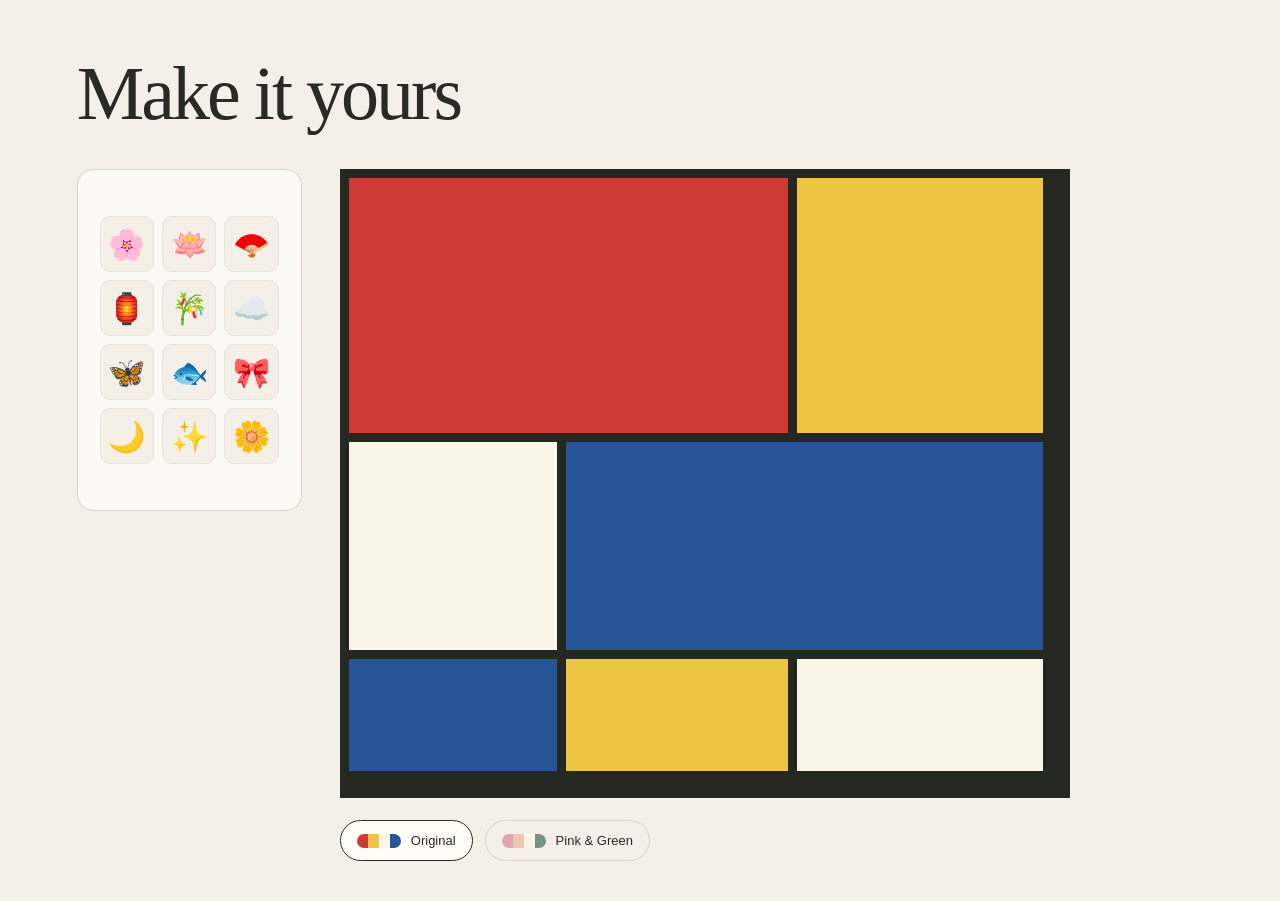
==== sticker/index.html @ 35d360a0 "Add simple emoji sticker page with two color palettes" ====
<!doctype html>
<html lang="en">
<head>
  <meta charset="utf-8">
  <meta name="viewport" content="width=device-width, initial-scale=1">
  <title>Sticker Study</title>
  <link rel="stylesheet" href="main.css">
</head>
<body>
  <header><h1>Make it yours</h1></header>
  <main>
    <aside>
      <div class="stickers">
        <button data-sticker="sticker0" aria-label="Blossom" aria-pressed="false">🌸</button>
        <button data-sticker="sticker1" aria-label="Lotus" aria-pressed="false">🪷</button>
        <button data-sticker="sticker2" aria-label="Fan" aria-pressed="false">🪭</button>
        <button data-sticker="sticker3" aria-label="Lantern" aria-pressed="false">🏮</button>
        <button data-sticker="sticker4" aria-label="Bamboo" aria-pressed="false">🎋</button>
        <button data-sticker="sticker5" aria-label="Cloud" aria-pressed="false">☁️</button>
        <button data-sticker="sticker6" aria-label="Butterfly" aria-pressed="false">🦋</button>
        <button data-sticker="sticker7" aria-label="Fish" aria-pressed="false">🐟</button>
        <button data-sticker="sticker8" aria-label="Ribbon" aria-pressed="false">🎀</button>
        <button data-sticker="sticker9" aria-label="Moon" aria-pressed="false">🌙</button>
        <button data-sticker="sticker10" aria-label="Sparkles" aria-pressed="false">✨</button>
        <button data-sticker="sticker11" aria-label="Flower" aria-pressed="false">🌼</button>
      </div>
    </aside>
    <section class="workspace" aria-label="Collage workspace">
      <div class="artwork" id="artwork" aria-label="Artwork with emoji stickers">
        <div class="blocks" aria-hidden="true">
          <div class="red"></div><div class="yellow"></div><div class="cream"></div><div class="blue"></div><div class="blue small"></div><div class="yellow bottom"></div><div class="cream last"></div>
        </div>
        <span class="emoji" id="sticker0" style="left:22%;top:19%" aria-hidden="true">🌸</span>
        <span class="emoji" id="sticker1" style="left:18%;top:67%" aria-hidden="true">🪷</span>
        <span class="emoji" id="sticker2" style="left:76%;top:80%" aria-hidden="true">🪭</span>
        <span class="emoji" id="sticker3" style="left:86%;top:20%" aria-hidden="true">🏮</span>
        <span class="emoji" id="sticker4" style="left:12%;top:42%" aria-hidden="true">🎋</span>
        <span class="emoji" id="sticker5" style="left:62%;top:16%" aria-hidden="true">☁️</span>
        <span class="emoji" id="sticker6" style="left:47%;top:46%" aria-hidden="true">🦋</span>
        <span class="emoji" id="sticker7" style="left:78%;top:52%" aria-hidden="true">🐟</span>
        <span class="emoji" id="sticker8" style="left:38%;top:82%" aria-hidden="true">🎀</span>
        <span class="emoji" id="sticker9" style="left:86%;top:40%" aria-hidden="true">🌙</span>
        <span class="emoji" id="sticker10" style="left:56%;top:66%" aria-hidden="true">✨</span>
        <span class="emoji" id="sticker11" style="left:40%;top:30%" aria-hidden="true">🌼</span>
      </div>
      <nav aria-label="Color palettes">
        <button id="original" class="active" aria-pressed="true"><i class="swatches original"></i>Original</button>
        <button id="pink" aria-pressed="false"><i class="swatches pink"></i>Pink &amp; Green</button>
      </nav>
    </section>
  </main>
  <script src="script.js"></script>
</body>
</html>
---- sticker/main.css ----
* { box-sizing: border-box; }
body { margin: 0; padding: 38px 6vw 24px; background: #f5f0e7; color: #282a26; font-family: Arial, sans-serif; }
header { margin-bottom: 32px; }
header span { font-size: 11px; letter-spacing: 2px; }
h1 { font-family: Georgia, serif; font-size: clamp(42px, 6vw, 76px); font-weight: normal; letter-spacing: -3px; margin: 12px 0; }
header p { color: #797a72; font-size: 14px; }
main { display: flex; gap: 38px; align-items: flex-start; max-width: 1120px; }
aside { width: 225px; flex-shrink: 0; padding: 22px; border: 1px solid #d8d2c8; border-radius: 16px; background: #fcfaf5; }
h2 { font: normal 24px Georgia, serif; margin: 0 0 12px; }
aside p { font-size: 12px; line-height: 1.7; color: #75766e; }
.stickers { display: grid; grid-template-columns: repeat(3, 1fr); gap: 8px; margin: 24px 0; }
button { cursor: pointer; color: inherit; font: inherit; }
button:focus-visible { outline: 3px solid #59876d; outline-offset: 3px; }
.stickers button { height: 56px; font-size: 30px; border: 1px solid #e8e1d7; background: #f5f0e7; border-radius: 10px; }
.stickers button:hover { background: #eaded8; transform: rotate(-7deg); }
.workspace { flex: 1; min-width: 0; max-width: 730px; }
.artwork { --red: #ce3b35; --yellow: #edc443; --blue: #285498; --cream: #f9f5e9; position: relative; aspect-ratio: 1.16; border: 9px solid #242820; background: #242820; overflow: hidden; }
.artwork.pastel { --red: #e3a6b1; --yellow: #efc5b6; --blue: #769484; --cream: #fff4e5; }
.blocks { width: 100%; height: 100%; display: grid; grid-template-columns: 30% 32% 1fr; grid-template-rows: 43% 35% 1fr; gap: 9px; padding-right: 18px; padding-bottom: 18px; }
.red { background: var(--red); grid-column: span 2; }
.yellow { background: var(--yellow); }
.cream { background: var(--cream); }
.blue { background: var(--blue); grid-column: span 2; }
.small { grid-column: span 1; }

nav { display: flex; gap: 12px; margin: 22px 0 16px; flex-wrap: wrap; }
nav button { display: flex; align-items: center; gap: 10px; padding: 12px 16px; border: 1px solid #d8d2c8; background: transparent; border-radius: 24px; font-size: 13px; }
nav button.active { border-color: #282a26; background: #fffcf6; }
.swatches { width: 44px; height: 14px; border-radius: 8px; display: inline-block; }
.swatches.original { background: linear-gradient(to right, #ce3b35 25%, #edc443 25% 50%, #f9f5e9 50% 75%, #285498 75%); }
.swatches.pink { background: linear-gradient(to right, #e3a6b1 25%, #efc5b6 25% 50%, #fff4e5 50% 75%, #769484 75%); }
.actions { display: flex; gap: 16px; align-items: center; flex-wrap: wrap; font-size: 11px; }
.actions button { border: 0; border-bottom: 1px solid #aca99e; background: transparent; padding: 5px 0; }
#status { color: #797a72; }
footer { margin-top: 42px; font-size: 10px; letter-spacing: 2px; color: #797a72; }
@media (max-width: 640px) { body { padding: 24px 20px; } main { flex-direction: column; gap: 20px; } aside { width: 100%; } .stickers { grid-template-columns: repeat(6, 1fr); margin: 12px 0; } .stickers button { height: 42px; font-size: 25px; } .workspace { width: 100%; } .tip { display: none; } .emoji { font-size: 36px; } }

/* All stickers already exist in HTML. JavaScript only shows or hides them. */
.emoji { display: none; position: absolute; font-size: clamp(28px, 5vw, 52px); line-height: 1; transform: translate(-50%, -50%); pointer-events: none; }
.emoji.visible { display: block; }
.stickers button.active { background: #e2e9df; border-color: #71866a; }
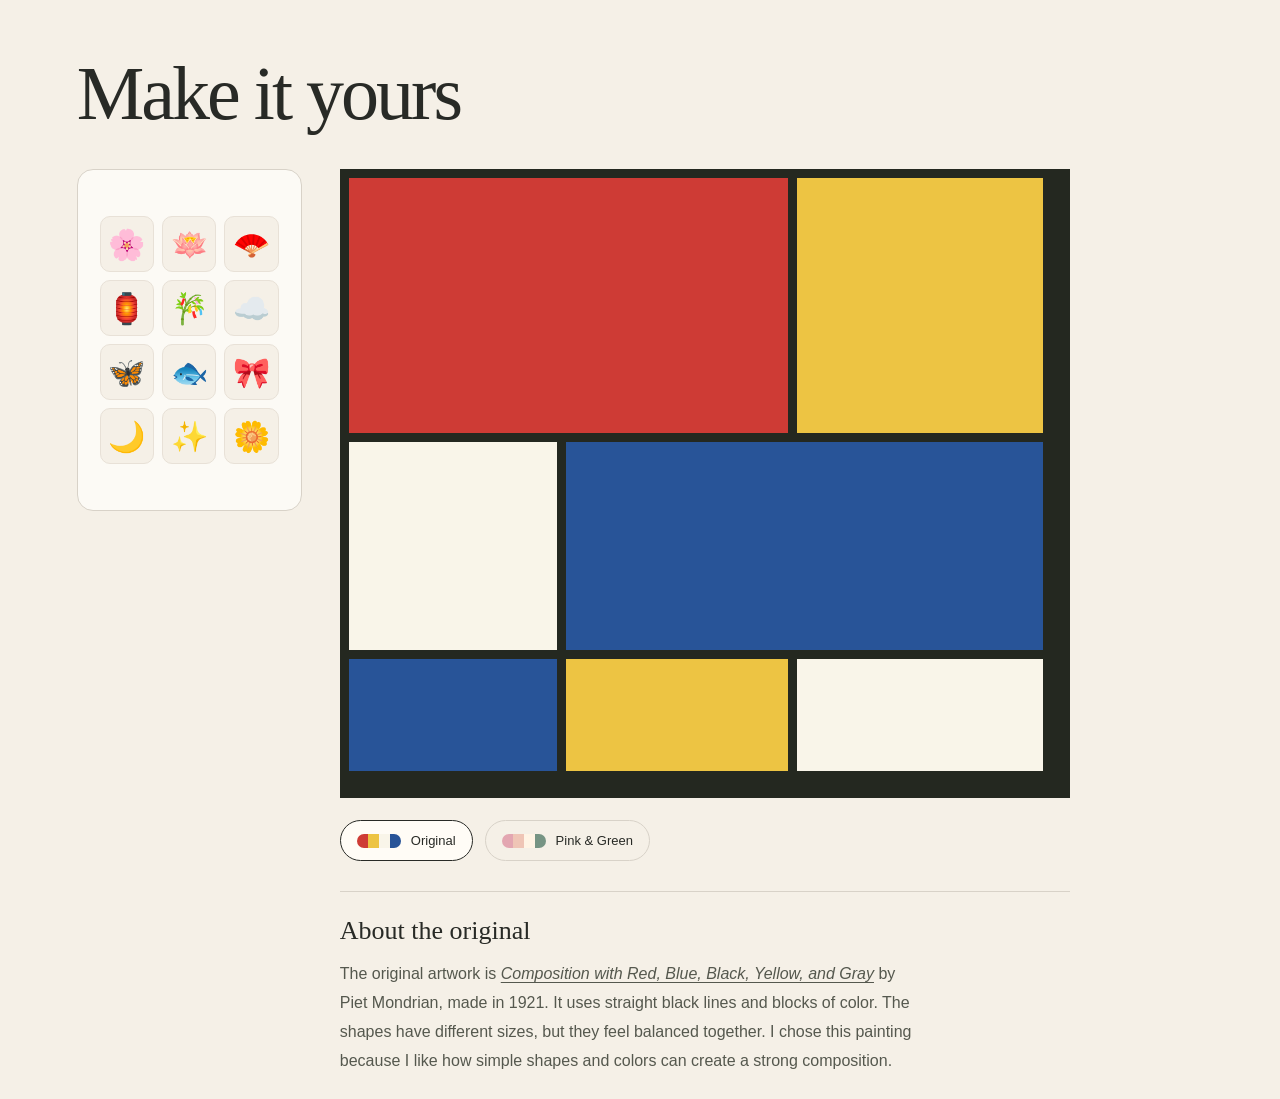
==== commit fdec618c: "Add introduction to Mondrian's original painting below sticker artwork" ====
--- a/sticker/index.html
+++ b/sticker/index.html
@@ -47,6 +47,10 @@
         <button id="original" class="active" aria-pressed="true"><i class="swatches original"></i>Original</button>
         <button id="pink" aria-pressed="false"><i class="swatches pink"></i>Pink &amp; Green</button>
       </nav>
+      <div class="about-original">
+        <h2>About the original</h2>
+        <p>The original artwork is <a href="https://www.moma.org/collection/works/79002/" target="_blank" rel="noopener noreferrer"><em>Composition with Red, Blue, Black, Yellow, and Gray</em></a> by Piet Mondrian, made in 1921. It uses straight black lines and blocks of color. The shapes have different sizes, but they feel balanced together. I chose this painting because I like how simple shapes and colors can create a strong composition.</p>
+      </div>
     </section>
   </main>
   <script src="script.js"></script>
--- a/sticker/main.css
+++ b/sticker/main.css
@@ -39,3 +39,9 @@
 .emoji { display: none; position: absolute; font-size: clamp(28px, 5vw, 52px); line-height: 1; transform: translate(-50%, -50%); pointer-events: none; }
 .emoji.visible { display: block; }
 .stickers button.active { background: #e2e9df; border-color: #71866a; }
+
+/* Introduction to the original painting. */
+.about-original { margin-top: 30px; padding-top: 24px; border-top: 1px solid #d8d2c8; }
+.about-original h2 { margin: 0 0 14px; font: normal 26px Georgia, serif; }
+.about-original p { margin: 0; max-width: 65ch; font-size: 16px; line-height: 1.8; color: #55584e; }
+.about-original a { color: inherit; text-decoration-thickness: 1px; text-underline-offset: 3px; }
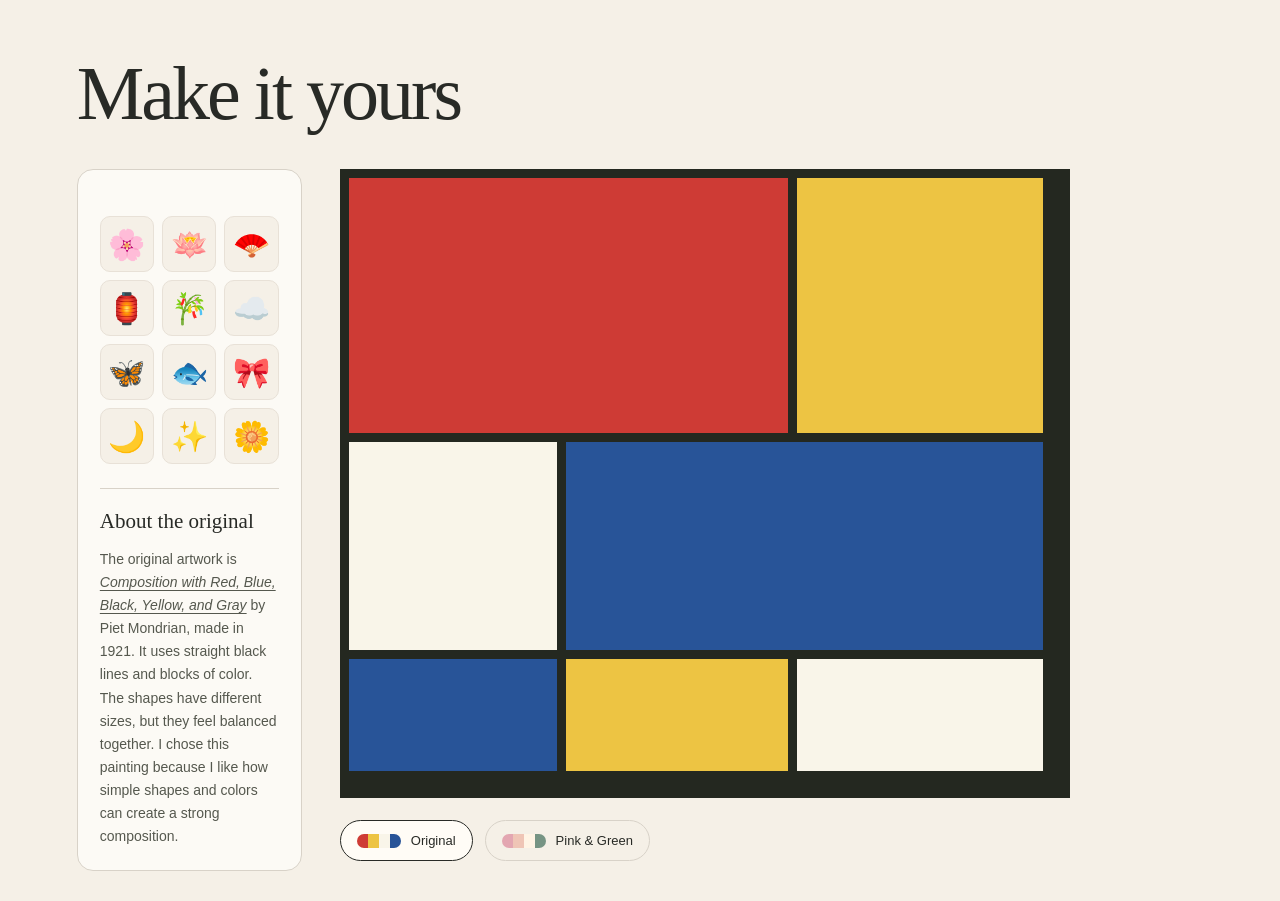
==== commit f3669da7: "Move painting introduction below stickers in left sidebar" ====
--- a/sticker/index.html
+++ b/sticker/index.html
@@ -24,6 +24,10 @@
         <button data-sticker="sticker10" aria-label="Sparkles" aria-pressed="false">✨</button>
         <button data-sticker="sticker11" aria-label="Flower" aria-pressed="false">🌼</button>
       </div>
+      <div class="about-original">
+        <h2>About the original</h2>
+        <p>The original artwork is <a href="https://www.moma.org/collection/works/79002/" target="_blank" rel="noopener noreferrer"><em>Composition with Red, Blue, Black, Yellow, and Gray</em></a> by Piet Mondrian, made in 1921. It uses straight black lines and blocks of color. The shapes have different sizes, but they feel balanced together. I chose this painting because I like how simple shapes and colors can create a strong composition.</p>
+      </div>
     </aside>
     <section class="workspace" aria-label="Collage workspace">
       <div class="artwork" id="artwork" aria-label="Artwork with emoji stickers">
@@ -47,10 +51,6 @@
         <button id="original" class="active" aria-pressed="true"><i class="swatches original"></i>Original</button>
         <button id="pink" aria-pressed="false"><i class="swatches pink"></i>Pink &amp; Green</button>
       </nav>
-      <div class="about-original">
-        <h2>About the original</h2>
-        <p>The original artwork is <a href="https://www.moma.org/collection/works/79002/" target="_blank" rel="noopener noreferrer"><em>Composition with Red, Blue, Black, Yellow, and Gray</em></a> by Piet Mondrian, made in 1921. It uses straight black lines and blocks of color. The shapes have different sizes, but they feel balanced together. I chose this painting because I like how simple shapes and colors can create a strong composition.</p>
-      </div>
     </section>
   </main>
   <script src="script.js"></script>
--- a/sticker/main.css
+++ b/sticker/main.css
@@ -41,7 +41,7 @@
 .stickers button.active { background: #e2e9df; border-color: #71866a; }
 
 /* Introduction to the original painting. */
-.about-original { margin-top: 30px; padding-top: 24px; border-top: 1px solid #d8d2c8; }
-.about-original h2 { margin: 0 0 14px; font: normal 26px Georgia, serif; }
-.about-original p { margin: 0; max-width: 65ch; font-size: 16px; line-height: 1.8; color: #55584e; }
+.about-original { margin-top: 24px; padding-top: 20px; border-top: 1px solid #d8d2c8; }
+.about-original h2 { margin: 0 0 14px; font: normal 21px Georgia, serif; }
+.about-original p { margin: 0; max-width: 65ch; font-size: 14px; line-height: 1.65; color: #55584e; }
 .about-original a { color: inherit; text-decoration-thickness: 1px; text-underline-offset: 3px; }
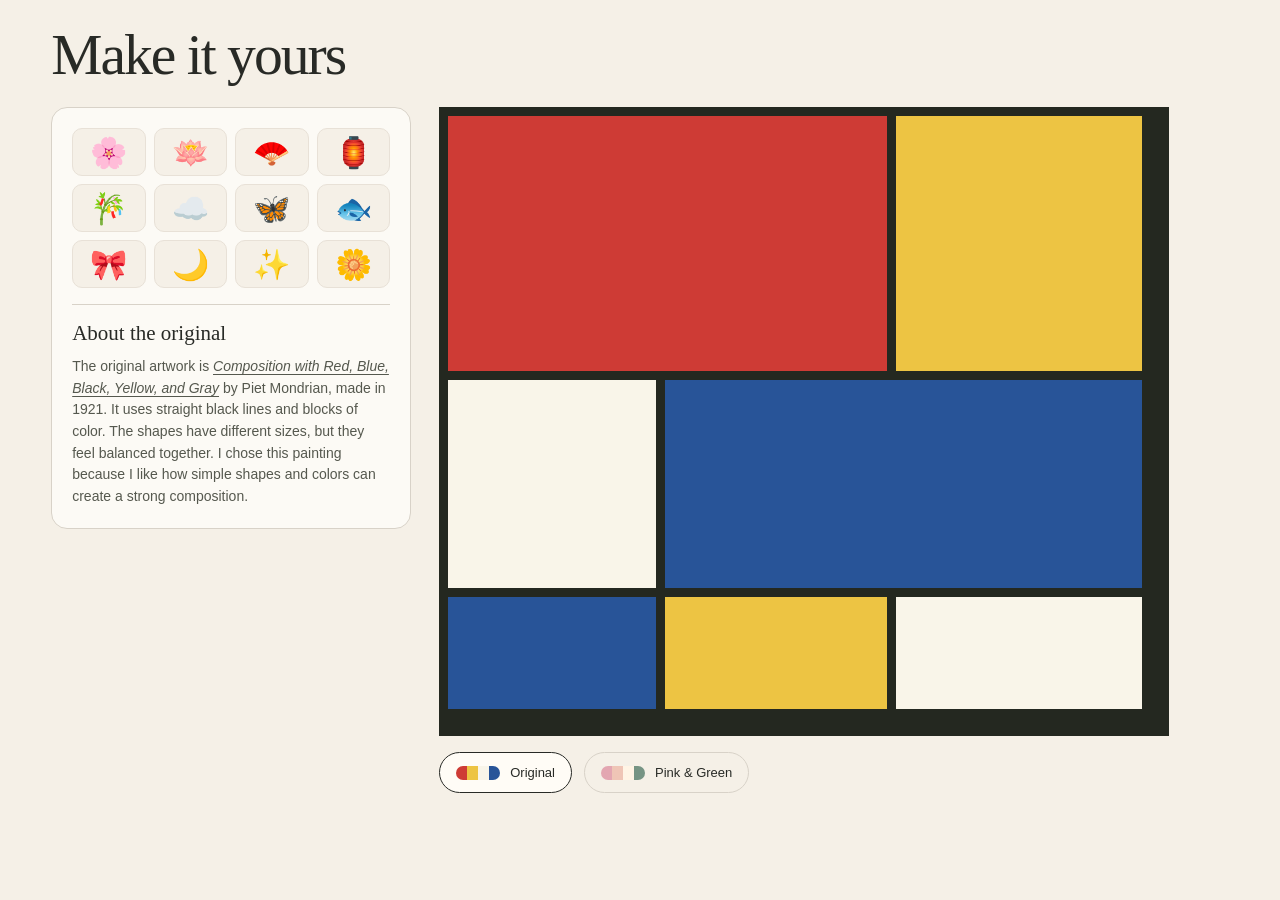
==== commit 6214d50d: "Widen sticker sidebar and reduce vertical spacing for desktop view" ====
--- a/sticker/index.html
+++ b/sticker/index.html
@@ -4,7 +4,7 @@
   <meta charset="utf-8">
   <meta name="viewport" content="width=device-width, initial-scale=1">
   <title>Sticker Study</title>
-  <link rel="stylesheet" href="main.css">
+  <link rel="stylesheet" href="main.css?v=wide">
 </head>
 <body>
   <header><h1>Make it yours</h1></header>
--- a/sticker/main.css
+++ b/sticker/main.css
@@ -1,17 +1,17 @@
 * { box-sizing: border-box; }
-body { margin: 0; padding: 38px 6vw 24px; background: #f5f0e7; color: #282a26; font-family: Arial, sans-serif; }
-header { margin-bottom: 32px; }
+body { margin: 0; padding: 22px 4vw; background: #f5f0e7; color: #282a26; font-family: Arial, sans-serif; }
+header { margin-bottom: 20px; }
 header span { font-size: 11px; letter-spacing: 2px; }
-h1 { font-family: Georgia, serif; font-size: clamp(42px, 6vw, 76px); font-weight: normal; letter-spacing: -3px; margin: 12px 0; }
+h1 { font-family: Georgia, serif; font-size: clamp(38px, 4.5vw, 60px); font-weight: normal; letter-spacing: -2px; margin: 0; }
 header p { color: #797a72; font-size: 14px; }
-main { display: flex; gap: 38px; align-items: flex-start; max-width: 1120px; }
-aside { width: 225px; flex-shrink: 0; padding: 22px; border: 1px solid #d8d2c8; border-radius: 16px; background: #fcfaf5; }
+main { display: flex; gap: 28px; align-items: flex-start; max-width: 1280px; }
+aside { width: 360px; flex-shrink: 0; padding: 20px; border: 1px solid #d8d2c8; border-radius: 16px; background: #fcfaf5; }
 h2 { font: normal 24px Georgia, serif; margin: 0 0 12px; }
 aside p { font-size: 12px; line-height: 1.7; color: #75766e; }
-.stickers { display: grid; grid-template-columns: repeat(3, 1fr); gap: 8px; margin: 24px 0; }
+.stickers { display: grid; grid-template-columns: repeat(4, 1fr); gap: 8px; margin: 0; }
 button { cursor: pointer; color: inherit; font: inherit; }
 button:focus-visible { outline: 3px solid #59876d; outline-offset: 3px; }
-.stickers button { height: 56px; font-size: 30px; border: 1px solid #e8e1d7; background: #f5f0e7; border-radius: 10px; }
+.stickers button { height: 48px; font-size: 30px; border: 1px solid #e8e1d7; background: #f5f0e7; border-radius: 10px; }
 .stickers button:hover { background: #eaded8; transform: rotate(-7deg); }
 .workspace { flex: 1; min-width: 0; max-width: 730px; }
 .artwork { --red: #ce3b35; --yellow: #edc443; --blue: #285498; --cream: #f9f5e9; position: relative; aspect-ratio: 1.16; border: 9px solid #242820; background: #242820; overflow: hidden; }
@@ -23,7 +23,7 @@
 .blue { background: var(--blue); grid-column: span 2; }
 .small { grid-column: span 1; }
 
-nav { display: flex; gap: 12px; margin: 22px 0 16px; flex-wrap: wrap; }
+nav { display: flex; gap: 12px; margin: 16px 0 0; flex-wrap: wrap; }
 nav button { display: flex; align-items: center; gap: 10px; padding: 12px 16px; border: 1px solid #d8d2c8; background: transparent; border-radius: 24px; font-size: 13px; }
 nav button.active { border-color: #282a26; background: #fffcf6; }
 .swatches { width: 44px; height: 14px; border-radius: 8px; display: inline-block; }
@@ -41,7 +41,16 @@
 .stickers button.active { background: #e2e9df; border-color: #71866a; }
 
 /* Introduction to the original painting. */
-.about-original { margin-top: 24px; padding-top: 20px; border-top: 1px solid #d8d2c8; }
-.about-original h2 { margin: 0 0 14px; font: normal 21px Georgia, serif; }
-.about-original p { margin: 0; max-width: 65ch; font-size: 14px; line-height: 1.65; color: #55584e; }
+.about-original { margin-top: 16px; padding-top: 16px; border-top: 1px solid #d8d2c8; }
+.about-original h2 { margin: 0 0 10px; font: normal 21px Georgia, serif; }
+.about-original p { margin: 0; max-width: 65ch; font-size: 14px; line-height: 1.55; color: #55584e; }
 .about-original a { color: inherit; text-decoration-thickness: 1px; text-underline-offset: 3px; }
+
+/* Keep the canvas and palettes visible on shorter desktop screens. */
+@media (min-width: 900px) {
+  .workspace { max-width: min(730px, calc((100vh - 180px) * 1.16)); }
+}
+@media (min-width: 641px) and (max-width: 899px) {
+  aside { width: 320px; }
+  main { gap: 20px; }
+}
